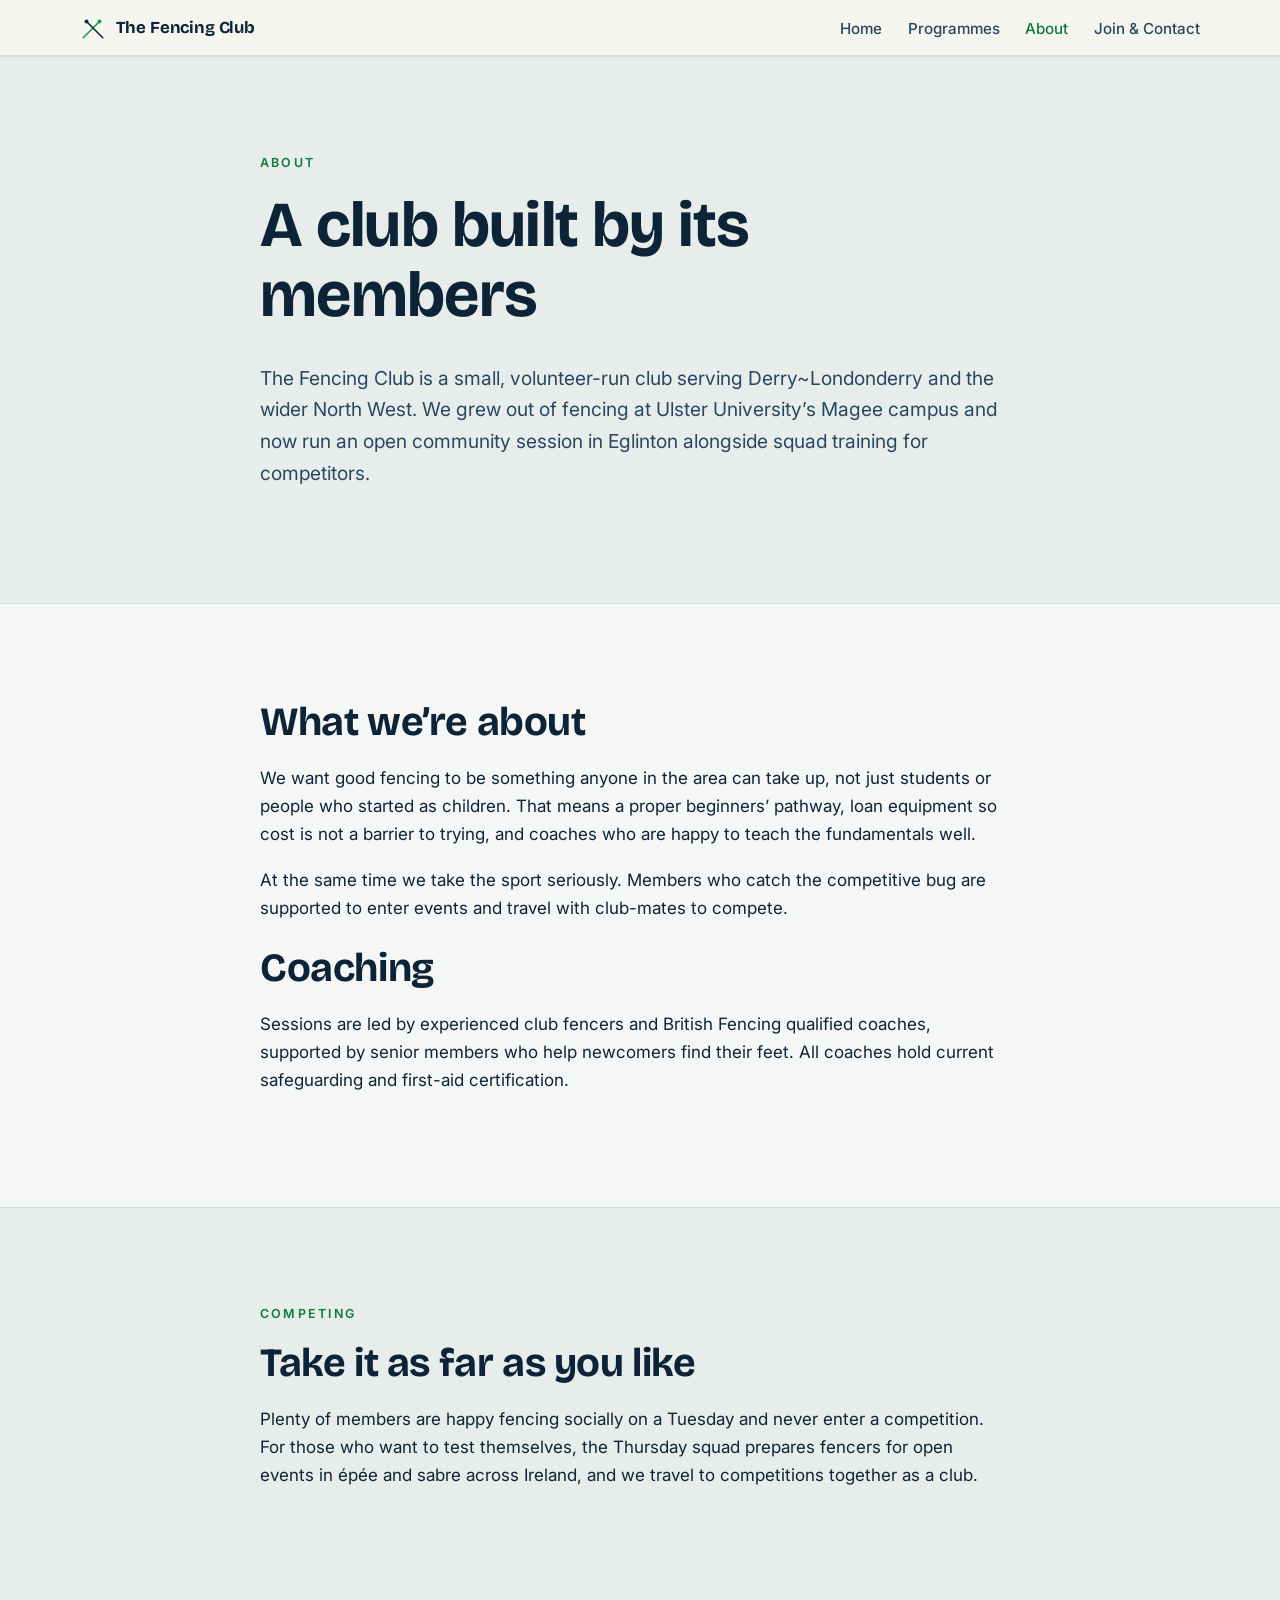
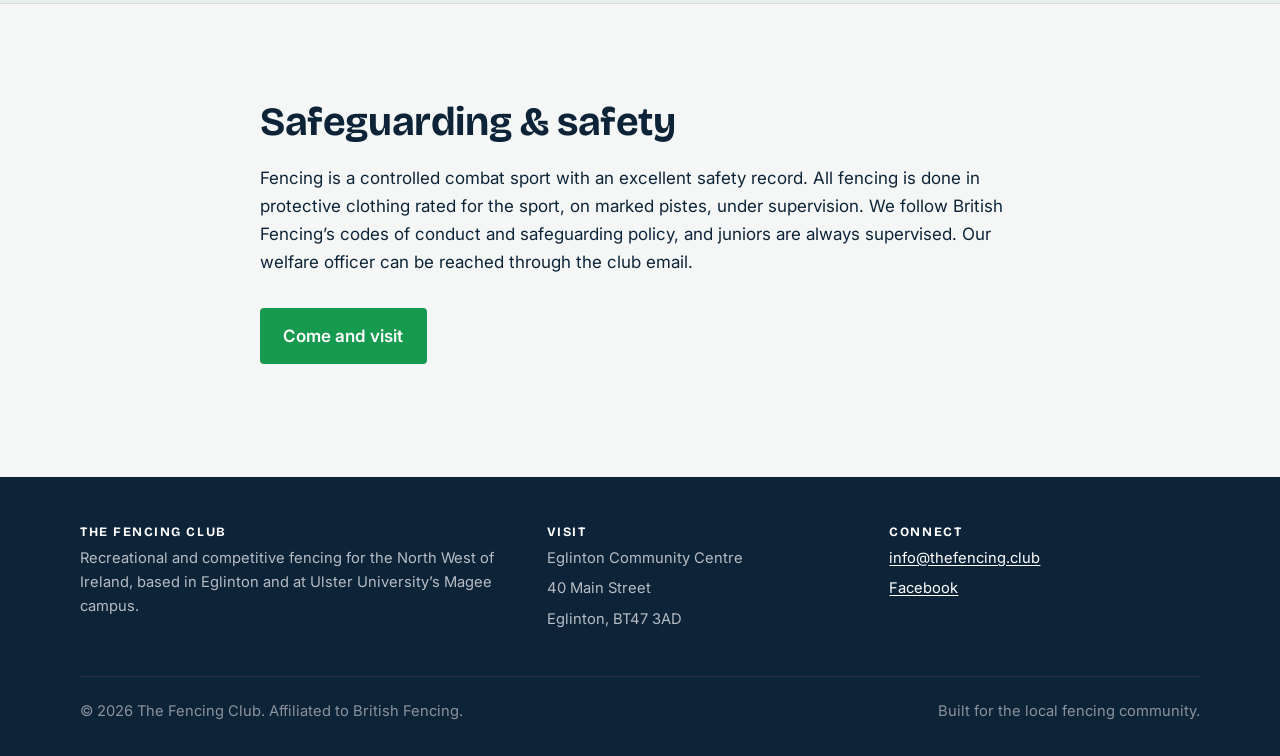
==== about.html @ 3da26bf9 "Static site for The Fencing Club with cPanel Git deploy config" ====
<!DOCTYPE html>
<html lang="en-GB">
<head>
<meta charset="UTF-8">
<meta name="viewport" content="width=device-width, initial-scale=1">
<title>About — The Fencing Club</title>
<meta name="description" content="A small volunteer-run fencing club in the North West of Ireland, training in Eglinton and at UU Magee, with fencers competing across Ireland.">
<link rel="preconnect" href="https://fonts.googleapis.com">
<link rel="preconnect" href="https://fonts.gstatic.com" crossorigin>
<link href="https://fonts.googleapis.com/css2?family=Bricolage+Grotesque:opsz,wght@12..96,600;12..96,700&family=Inter:wght@400;500;600&display=swap" rel="stylesheet">
<link rel="stylesheet" href="assets/style.css">
</head>
<body>
<a class="skip-link" href="#main">Skip to content</a>

<header class="site-header">
  <nav class="wrap nav" aria-label="Primary">
    <a class="brand" href="index.html">
      <svg viewBox="0 0 32 32" aria-hidden="true" fill="none" stroke="currentColor" stroke-width="2" stroke-linecap="round">
        <path d="M4 28 L24 8" stroke="#159a4f"/>
        <path d="M28 28 L8 8"/>
        <circle cx="24" cy="8" r="2.4" fill="#159a4f" stroke="none"/>
        <circle cx="8" cy="8" r="2.4" fill="currentColor" stroke="none"/>
      </svg>
      The Fencing Club
    </a>
    <button class="nav-toggle" aria-expanded="false" aria-controls="nav-links" aria-label="Toggle menu">
      <svg viewBox="0 0 24 24" aria-hidden="true" fill="none" stroke="currentColor" stroke-width="2" stroke-linecap="round">
        <path d="M3 6h18M3 12h18M3 18h18"/>
      </svg>
    </button>
    <ul class="nav-links" id="nav-links">
      <li><a href="index.html">Home</a></li>
      <li><a href="programmes.html">Programmes</a></li>
      <li><a href="about.html" aria-current="page">About</a></li>
      <li><a href="contact.html">Join &amp; Contact</a></li>
    </ul>
  </nav>
</header>

<main id="main">

  <section class="band">
    <div class="wrap wrap--narrow">
      <p class="section-label">About</p>
      <h1>A club built by its members</h1>
      <p class="lede">The Fencing Club is a small, volunteer-run club serving Derry~Londonderry and the wider North West. We grew out of fencing at Ulster University&rsquo;s Magee campus and now run an open community session in Eglinton alongside squad training for competitors.</p>
    </div>
  </section>

  <section>
    <div class="wrap wrap--narrow stack">
      <div>
        <h2>What we&rsquo;re about</h2>
        <p>We want good fencing to be something anyone in the area can take up, not just students or people who started as children. That means a proper beginners&rsquo; pathway, loan equipment so cost is not a barrier to trying, and coaches who are happy to teach the fundamentals well.</p>
        <p>At the same time we take the sport seriously. Members who catch the competitive bug are supported to enter events and travel with club-mates to compete.</p>
      </div>
      <div>
        <h2>Coaching</h2>
        <p>Sessions are led by experienced club fencers and British Fencing qualified coaches, supported by senior members who help newcomers find their feet. All coaches hold current safeguarding and first-aid certification.</p>
      </div>
    </div>
  </section>

  <section class="band">
    <div class="wrap wrap--narrow">
      <p class="section-label">Competing</p>
      <h2>Take it as far as you like</h2>
      <p>Plenty of members are happy fencing socially on a Tuesday and never enter a competition. For those who want to test themselves, the Thursday squad prepares fencers for open events in épée and sabre across Ireland, and we travel to competitions together as a club.</p>
    </div>
  </section>

  <section>
    <div class="wrap wrap--narrow">
      <h2>Safeguarding &amp; safety</h2>
      <p>Fencing is a controlled combat sport with an excellent safety record. All fencing is done in protective clothing rated for the sport, on marked pistes, under supervision. We follow British Fencing&rsquo;s codes of conduct and safeguarding policy, and juniors are always supervised. Our welfare officer can be reached through the club email.</p>
      <p class="mt-2"><a class="btn btn--primary" href="contact.html">Come and visit</a></p>
    </div>
  </section>

</main>

<footer class="site-footer">
  <div class="wrap footer-cols">
    <div>
      <h4>The Fencing Club</h4>
      <p>Recreational and competitive fencing for the North West of Ireland, based in Eglinton and at Ulster University&rsquo;s Magee campus.</p>
    </div>
    <div>
      <h4>Visit</h4>
      <ul>
        <li>Eglinton Community Centre</li>
        <li>40 Main Street</li>
        <li>Eglinton, BT47 3AD</li>
      </ul>
    </div>
    <div>
      <h4>Connect</h4>
      <ul>
        <li><a href="mailto:info@thefencing.club">info@thefencing.club</a></li>
        <li><a href="https://www.facebook.com/TheFencingClubDerry" rel="noopener">Facebook</a></li>
      </ul>
    </div>
  </div>
  <div class="wrap footer-bottom">
    <span>&copy; <span id="year">2026</span> The Fencing Club. Affiliated to British Fencing.</span>
    <span>Built for the local fencing community.</span>
  </div>
</footer>

<script src="assets/nav.js"></script>
<script>document.getElementById("year").textContent = new Date().getFullYear();</script>
</body>
</html>
---- assets/style.css ----
/* ==========================================================================
   The Fencing Club — North West fencing, Eglinton & UU Magee
   Single shared stylesheet for a small static site.
   ========================================================================== */

:root {
  --ink: #0d2438;             /* deep navy, near-black */
  --ink-soft: #294660;
  --paper: #f5f7f6;
  --paper-dim: #e7edea;
  --steel: #5a7183;
  --steel-light: #9fb2bf;
  --line: #d3ddd9;
  --blue: #0a4b78;            /* NI sport blue */
  --blue-dark: #083a5e;
  --accent: #159a4f;          /* NI sport green */
  --accent-dark: #0e7a3c;
  --focus: #0a4b78;

  --measure: 68ch;
  --radius: 4px;
  --shadow: 0 1px 2px rgba(20, 24, 31, .06), 0 12px 32px rgba(20, 24, 31, .08);

  --font-display: "Bricolage Grotesque", "Helvetica Neue", Arial, sans-serif;
  --font-body: "Inter", -apple-system, BlinkMacSystemFont, "Segoe UI", Roboto, Helvetica, Arial, sans-serif;
}

* { box-sizing: border-box; }

html { scroll-behavior: smooth; }

body {
  margin: 0;
  font-family: var(--font-body);
  font-size: 1.0625rem;
  line-height: 1.65;
  color: var(--ink);
  background: var(--paper);
  -webkit-font-smoothing: antialiased;
}

h1, h2, h3, h4 {
  font-family: var(--font-display);
  font-weight: 700;
  line-height: 1.1;
  color: var(--ink);
  margin: 0 0 .5em;
  letter-spacing: -0.01em;
}

h1 { font-size: clamp(2.4rem, 6vw, 4rem); }
h2 { font-size: clamp(1.7rem, 3.5vw, 2.5rem); }
h3 { font-size: 1.2rem; }

p { margin: 0 0 1.1rem; max-width: var(--measure); }

a { color: var(--accent-dark); text-decoration-thickness: 1px; text-underline-offset: 2px; }
a:hover { color: var(--accent); }

:focus-visible {
  outline: 3px solid var(--focus);
  outline-offset: 2px;
  border-radius: 2px;
}

img { max-width: 100%; display: block; }

.skip-link {
  position: absolute;
  left: -999px;
  top: 0;
  background: var(--ink);
  color: #fff;
  padding: .6rem 1rem;
  z-index: 100;
}
.skip-link:focus { left: .5rem; top: .5rem; }

/* ---------- layout ---------- */

.wrap { width: min(1120px, 100% - 3rem); margin-inline: auto; }
.wrap--narrow { width: min(760px, 100% - 3rem); }

section { padding: clamp(3rem, 8vw, 6rem) 0; }
.section-label {
  font-family: var(--font-body);
  font-size: .78rem;
  font-weight: 600;
  letter-spacing: .18em;
  text-transform: uppercase;
  color: var(--accent-dark);
  margin: 0 0 1rem;
}

/* ---------- header / nav ---------- */

.site-header {
  position: sticky;
  top: 0;
  z-index: 50;
  background: rgba(246, 244, 239, .9);
  backdrop-filter: blur(8px);
  border-bottom: 1px solid var(--line);
}
.nav {
  display: flex;
  align-items: center;
  justify-content: space-between;
  gap: 1rem;
  padding: .85rem 0;
}
.brand {
  display: inline-flex;
  align-items: center;
  gap: .6rem;
  font-family: var(--font-display);
  font-weight: 700;
  font-size: 1.05rem;
  letter-spacing: -0.01em;
  color: var(--ink);
  text-decoration: none;
}
.brand svg { width: 26px; height: 26px; flex: none; }
.brand:hover { color: var(--ink); }

.nav-links {
  display: flex;
  align-items: center;
  gap: 1.6rem;
  list-style: none;
  margin: 0;
  padding: 0;
}
.nav-links a {
  color: var(--ink-soft);
  text-decoration: none;
  font-size: .95rem;
  font-weight: 500;
}
.nav-links a:hover,
.nav-links a[aria-current="page"] { color: var(--accent-dark); }

.nav-toggle {
  display: none;
  border: 1px solid var(--line);
  background: transparent;
  border-radius: var(--radius);
  padding: .45rem .6rem;
  cursor: pointer;
}
.nav-toggle svg { width: 22px; height: 22px; display: block; }

/* ---------- buttons ---------- */

.btn {
  display: inline-flex;
  align-items: center;
  gap: .5rem;
  font: inherit;
  font-weight: 600;
  padding: .8rem 1.4rem;
  border-radius: var(--radius);
  border: 1px solid transparent;
  text-decoration: none;
  cursor: pointer;
  transition: transform .12s ease, background-color .12s ease;
}
.btn:active { transform: translateY(1px); }
.btn--primary { background: var(--accent); color: #fff; }
.btn--primary:hover { background: var(--accent-dark); color: #fff; }
.btn--ghost { border-color: var(--ink); color: var(--ink); background: transparent; }
.btn--ghost:hover { background: var(--ink); color: var(--paper); }

/* ---------- hero ---------- */

.hero {
  position: relative;
  overflow: hidden;
  background: linear-gradient(158deg, #0a3f66 0%, #0d2438 68%);
  color: var(--paper);
  padding: clamp(3.5rem, 10vw, 7rem) 0 clamp(3rem, 8vw, 6rem);
}
.hero h1 { color: #fff; }
.hero p { color: #c9cdd4; font-size: 1.15rem; max-width: 46ch; }
.hero .eyebrow {
  font-size: .8rem;
  font-weight: 600;
  letter-spacing: .2em;
  text-transform: uppercase;
  color: var(--accent);
  margin-bottom: 1.2rem;
}
.hero-actions { display: flex; flex-wrap: wrap; gap: .9rem; margin-top: 1.8rem; }
.hero-actions .btn--ghost { border-color: #4a515c; color: #fff; }
.hero-actions .btn--ghost:hover { background: #fff; color: var(--ink); }

/* diagonal piste lines behind the hero text */
.hero::after {
  content: "";
  position: absolute;
  inset: 0;
  background:
    repeating-linear-gradient(
      115deg,
      transparent 0 46px,
      rgba(255, 255, 255, .035) 46px 47px
    );
  pointer-events: none;
}
.hero .wrap { position: relative; z-index: 1; }

.hero-blade {
  position: absolute;
  right: -6%;
  top: 50%;
  transform: translateY(-50%) rotate(8deg);
  width: 44%;
  min-width: 320px;
  opacity: .5;
  color: var(--steel-light);
  pointer-events: none;
}
@media (max-width: 860px) { .hero-blade { display: none; } }

/* ---------- cards / grids ---------- */

.grid {
  display: grid;
  gap: 1.5rem;
  grid-template-columns: repeat(auto-fit, minmax(240px, 1fr));
}
.card {
  background: #fff;
  border: 1px solid var(--line);
  border-radius: var(--radius);
  padding: 1.6rem;
  box-shadow: var(--shadow);
}
.card h3 { margin-bottom: .35rem; }
.card p { margin-bottom: 0; color: var(--ink-soft); }
.card .tag {
  display: inline-block;
  font-size: .72rem;
  font-weight: 700;
  letter-spacing: .1em;
  text-transform: uppercase;
  color: var(--accent-dark);
  background: var(--paper-dim);
  padding: .25rem .55rem;
  border-radius: 999px;
  margin-bottom: .8rem;
}

/* alternating band */
.band { background: var(--paper-dim); border-block: 1px solid var(--line); }

/* ---------- schedule table ---------- */

.schedule {
  width: 100%;
  border-collapse: collapse;
  margin-top: 1rem;
  background: #fff;
  border: 1px solid var(--line);
  border-radius: var(--radius);
  overflow: hidden;
}
.schedule caption { text-align: left; color: var(--steel); font-size: .9rem; margin-bottom: .6rem; }
.schedule th, .schedule td {
  text-align: left;
  padding: .9rem 1rem;
  border-bottom: 1px solid var(--line);
  vertical-align: top;
}
.schedule thead th {
  background: var(--blue);
  color: #fff;
  font-size: .8rem;
  letter-spacing: .08em;
  text-transform: uppercase;
}
.schedule tbody tr:last-child td { border-bottom: none; }
.schedule td strong { display: block; }

/* ---------- definition list / facts ---------- */

.facts { display: grid; gap: 1.2rem; grid-template-columns: repeat(auto-fit, minmax(200px, 1fr)); margin: 0; }
.facts div { border-left: 3px solid var(--accent); padding-left: 1rem; }
.facts dt { font-size: .78rem; letter-spacing: .12em; text-transform: uppercase; color: var(--steel); margin-bottom: .2rem; }
.facts dd { margin: 0; font-weight: 600; }

/* ---------- steps ---------- */

.steps { list-style: none; counter-reset: step; margin: 1.5rem 0 0; padding: 0; display: grid; gap: 1.1rem; }
.steps li {
  counter-increment: step;
  position: relative;
  padding-left: 3.2rem;
}
.steps li::before {
  content: counter(step);
  position: absolute;
  left: 0;
  top: -.1rem;
  width: 2.3rem;
  height: 2.3rem;
  display: grid;
  place-items: center;
  background: var(--blue);
  color: #fff;
  font-family: var(--font-display);
  font-weight: 700;
  border-radius: 50%;
}
.steps li strong { display: block; }

/* ---------- CTA strip ---------- */

.cta {
  background: var(--accent);
  color: #fff;
  text-align: center;
}
.cta h2 { color: #fff; }
.cta p { margin-inline: auto; color: #ffe3e7; }
.cta .btn--ghost { border-color: #fff; color: #fff; }
.cta .btn--ghost:hover { background: #fff; color: var(--accent-dark); }

/* ---------- FAQ ---------- */

.faq { display: grid; gap: .6rem; margin-top: 1.5rem; }
.faq details {
  background: #fff;
  border: 1px solid var(--line);
  border-radius: var(--radius);
  padding: 0 1.1rem;
}
.faq summary {
  cursor: pointer;
  font-weight: 600;
  padding: 1rem 0;
  list-style: none;
  display: flex;
  justify-content: space-between;
  gap: 1rem;
}
.faq summary::-webkit-details-marker { display: none; }
.faq summary::after { content: "+"; color: var(--accent); font-size: 1.3rem; line-height: 1; }
.faq details[open] summary::after { content: "\2212"; }
.faq details > p { padding-bottom: 1.1rem; margin: 0; color: var(--ink-soft); }

/* ---------- contact ---------- */

.contact-grid { display: grid; gap: 2.5rem; grid-template-columns: 1fr 1fr; align-items: start; }
@media (max-width: 780px) { .contact-grid { grid-template-columns: 1fr; } }
.map-frame {
  width: 100%;
  aspect-ratio: 4 / 3;
  border: 1px solid var(--line);
  border-radius: var(--radius);
  filter: grayscale(.35) contrast(1.05);
}

/* ---------- footer ---------- */

.site-footer {
  background: var(--ink);
  color: #b7bcc4;
  padding: 3rem 0 2rem;
  font-size: .92rem;
}
.site-footer a { color: #fff; }
.footer-cols {
  display: grid;
  gap: 2rem;
  grid-template-columns: 1.4fr 1fr 1fr;
}
@media (max-width: 720px) { .footer-cols { grid-template-columns: 1fr 1fr; } }
.site-footer h4 { color: #fff; font-size: .8rem; letter-spacing: .12em; text-transform: uppercase; }
.site-footer ul { list-style: none; margin: 0; padding: 0; display: grid; gap: .4rem; }
.footer-bottom {
  margin-top: 2.5rem;
  padding-top: 1.4rem;
  border-top: 1px solid #2b323d;
  display: flex;
  flex-wrap: wrap;
  justify-content: space-between;
  gap: .6rem;
  color: #8b929c;
}

/* ---------- utilities ---------- */

.lede { font-size: 1.2rem; color: var(--ink-soft); }
.stack > * + * { margin-top: 1.5rem; }
.center { text-align: center; }
.mt-2 { margin-top: 2rem; }

/* ---------- mobile nav ---------- */

@media (max-width: 760px) {
  .nav-toggle { display: inline-flex; }
  .nav-links {
    position: absolute;
    inset: 100% 0 auto 0;
    flex-direction: column;
    align-items: stretch;
    gap: 0;
    background: var(--paper);
    border-bottom: 1px solid var(--line);
    padding: .5rem 1.5rem 1rem;
  }
  .nav-links[hidden] { display: none; }
  .nav-links li { border-top: 1px solid var(--line); }
  .nav-links a { display: block; padding: .9rem 0; }
}

@media (prefers-reduced-motion: reduce) {
  html { scroll-behavior: auto; }
  * { transition: none !important; }
}
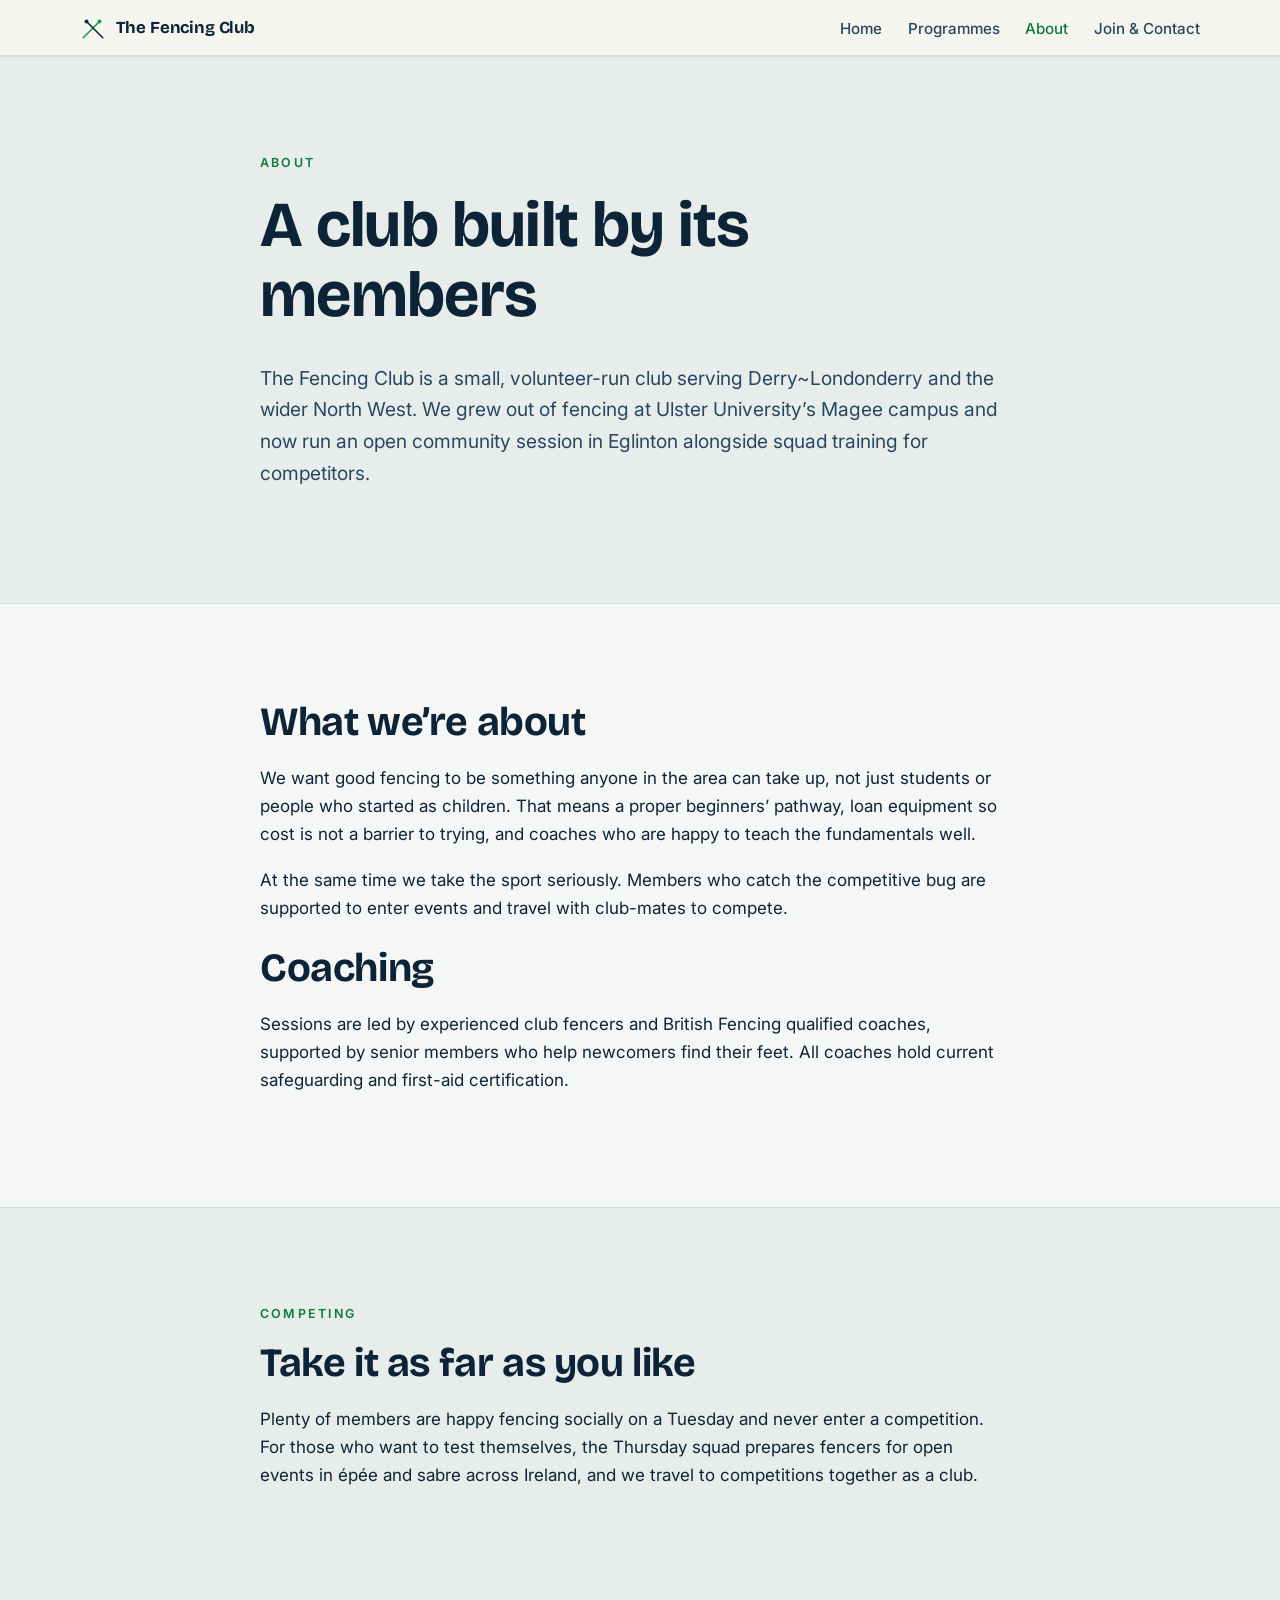
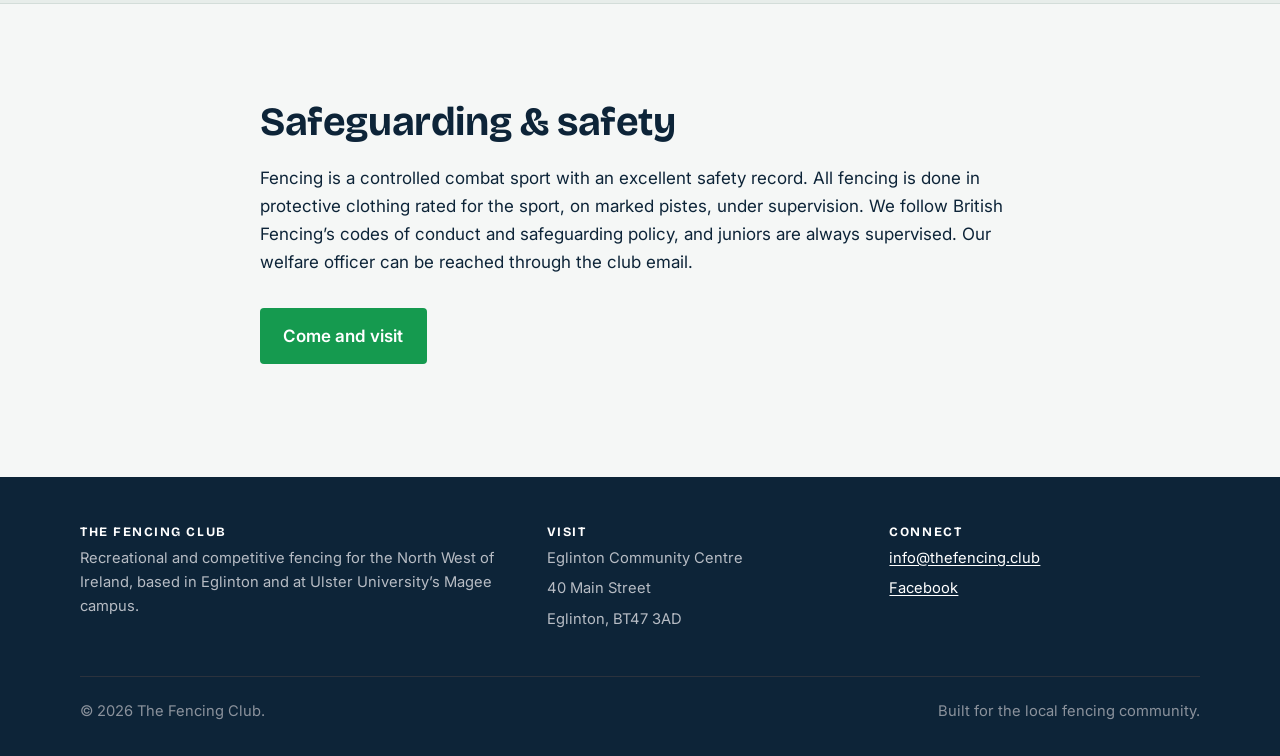
==== commit c4666c93: "Remove British Fencing affiliation line from footer" ====
--- a/about.html
+++ b/about.html
@@ -103,7 +103,7 @@
     </div>
   </div>
   <div class="wrap footer-bottom">
-    <span>&copy; <span id="year">2026</span> The Fencing Club. Affiliated to British Fencing.</span>
+    <span>&copy; <span id="year">2026</span> The Fencing Club.</span>
     <span>Built for the local fencing community.</span>
   </div>
 </footer>
